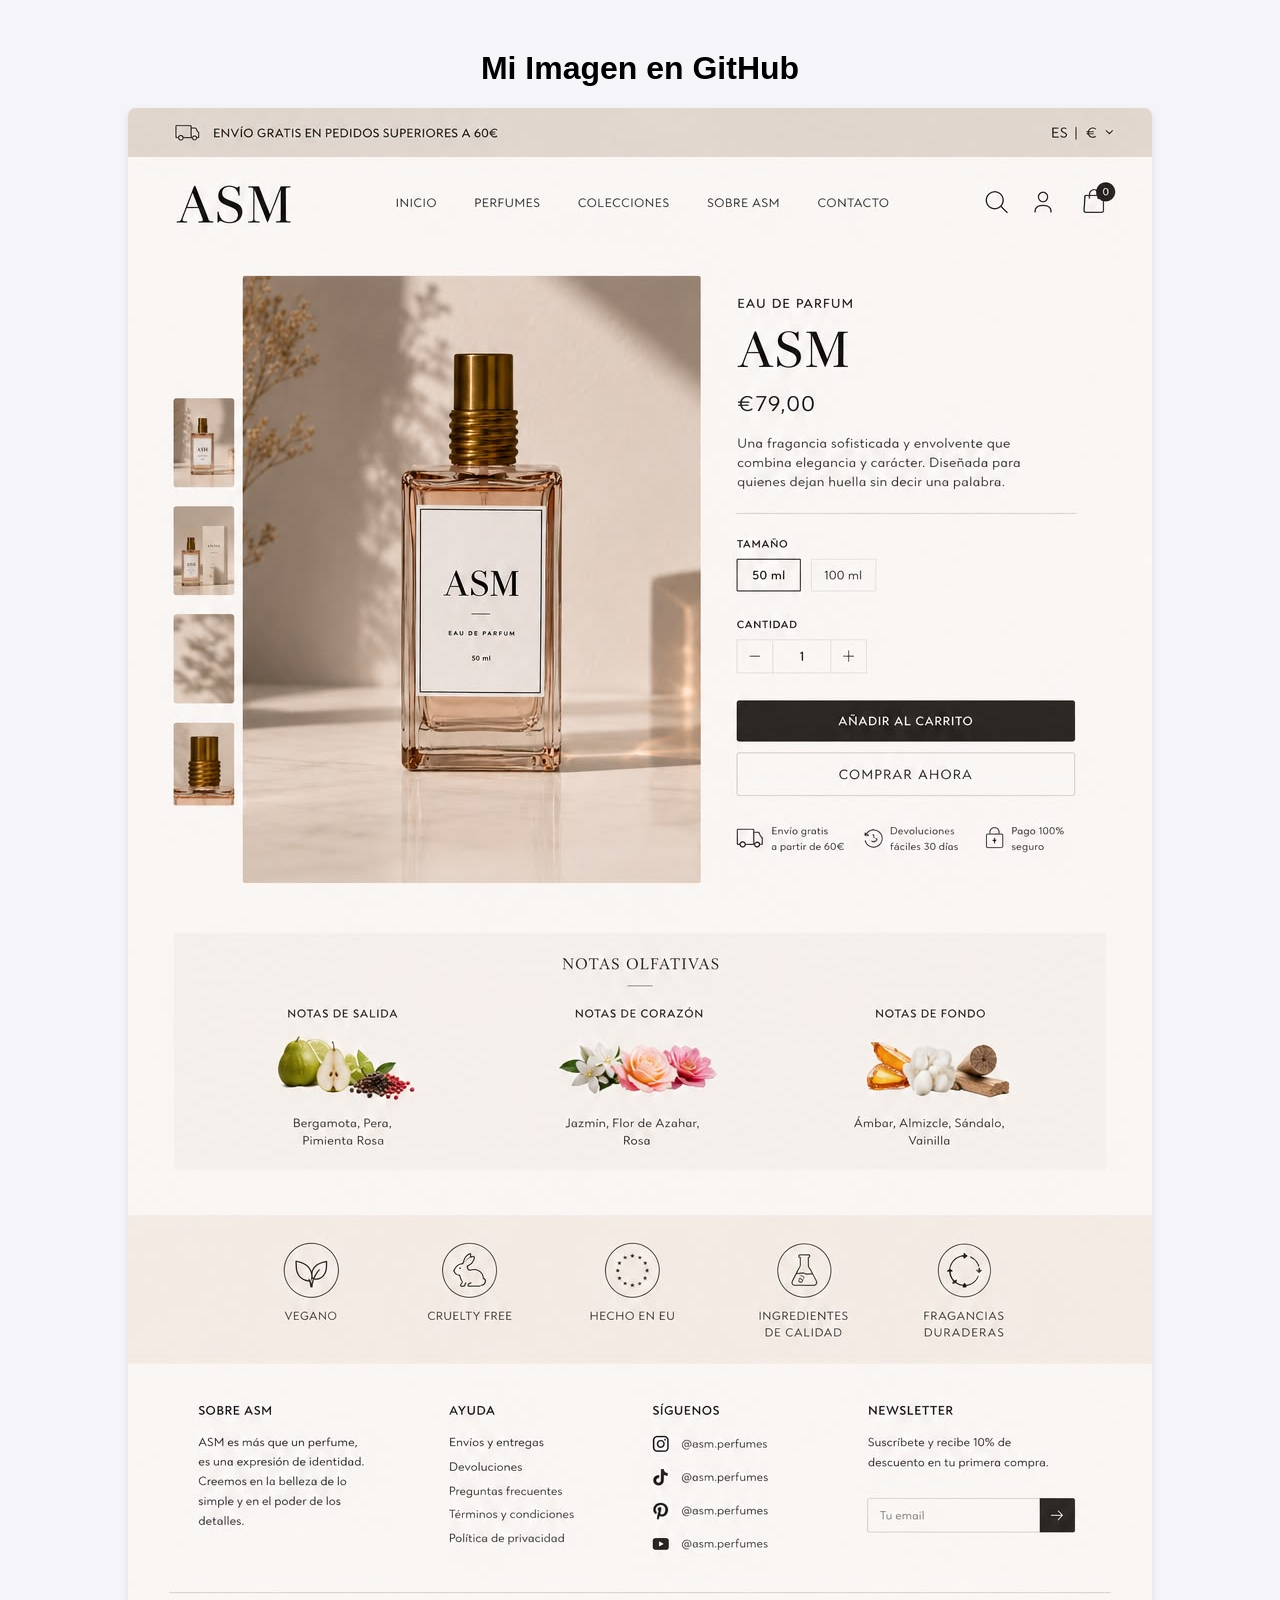
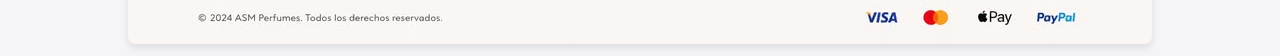
==== asm.html @ f2b216d9 "Add asm.html to display an image on GitHub" ====
<!DOCTYPE html>
<html lang="es">
<head>
    <meta charset="UTF-8">
    <meta name="viewport" content="width=device-width, initial-scale=1.0">
    <title>Mostrar Imagen en GitHub</title>
    <style>
        /* Un poco de estilo para que se vea centrado y ordenado */
        body {
            font-family: Arial, sans-serif;
            text-align: center;
            background-color: #f4f4f9;
            margin-top: 50px;
        }
        img {
            max-width: 100%;
            height: auto;
            border-radius: 8px;
            box-shadow: 0 4px 8px rgba(0, 0, 0, 0.1);
        }
    </style>
</head>
<body>

    <h1>Mi Imagen en GitHub</h1>
    
    <img src="ASM.png" alt="Imagen ASM">

</body>
</html>
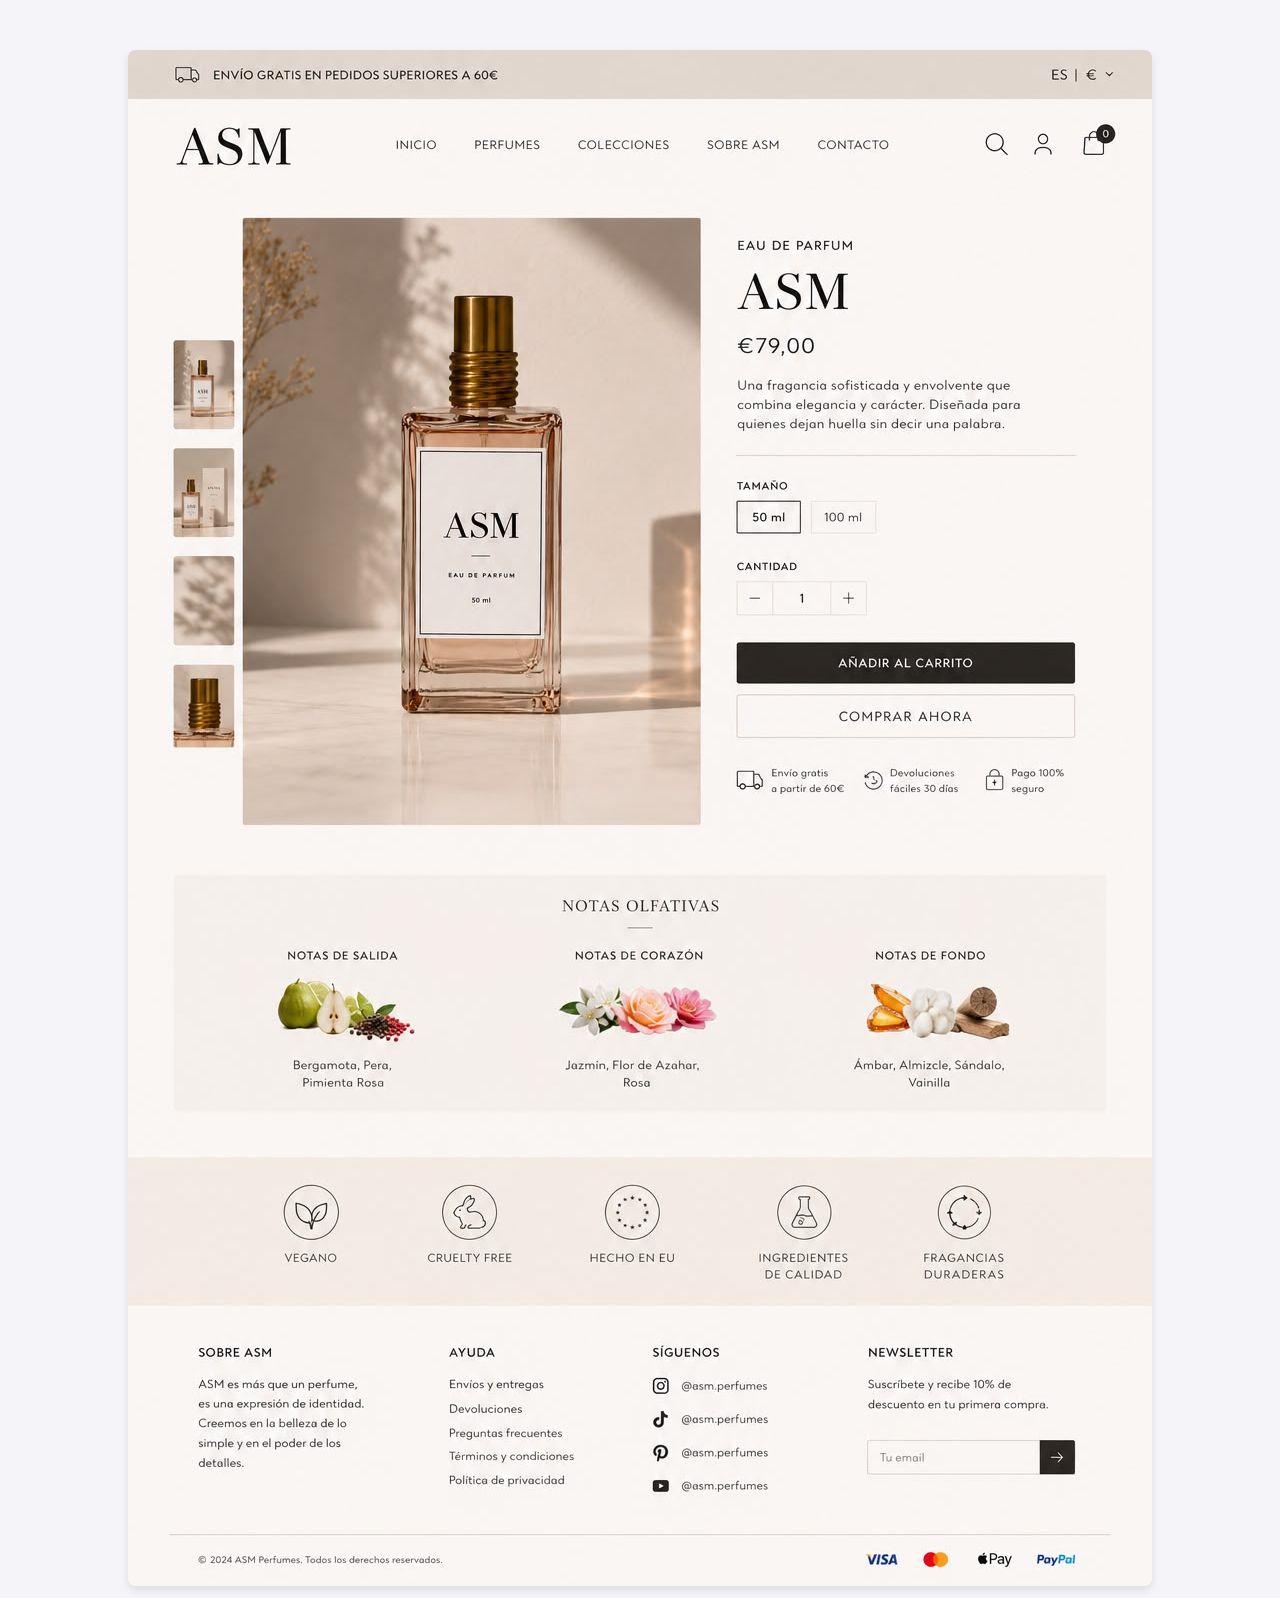
==== commit b1b0e270: "Remove heading from asm.html Removed the heading from the HTML file." ====
--- a/asm.html
+++ b/asm.html
@@ -22,7 +22,7 @@
 </head>
 <body>
 
-    <h1>Mi Imagen en GitHub</h1>
+    <h1></h1>
     
     <img src="ASM.png" alt="Imagen ASM">
 
